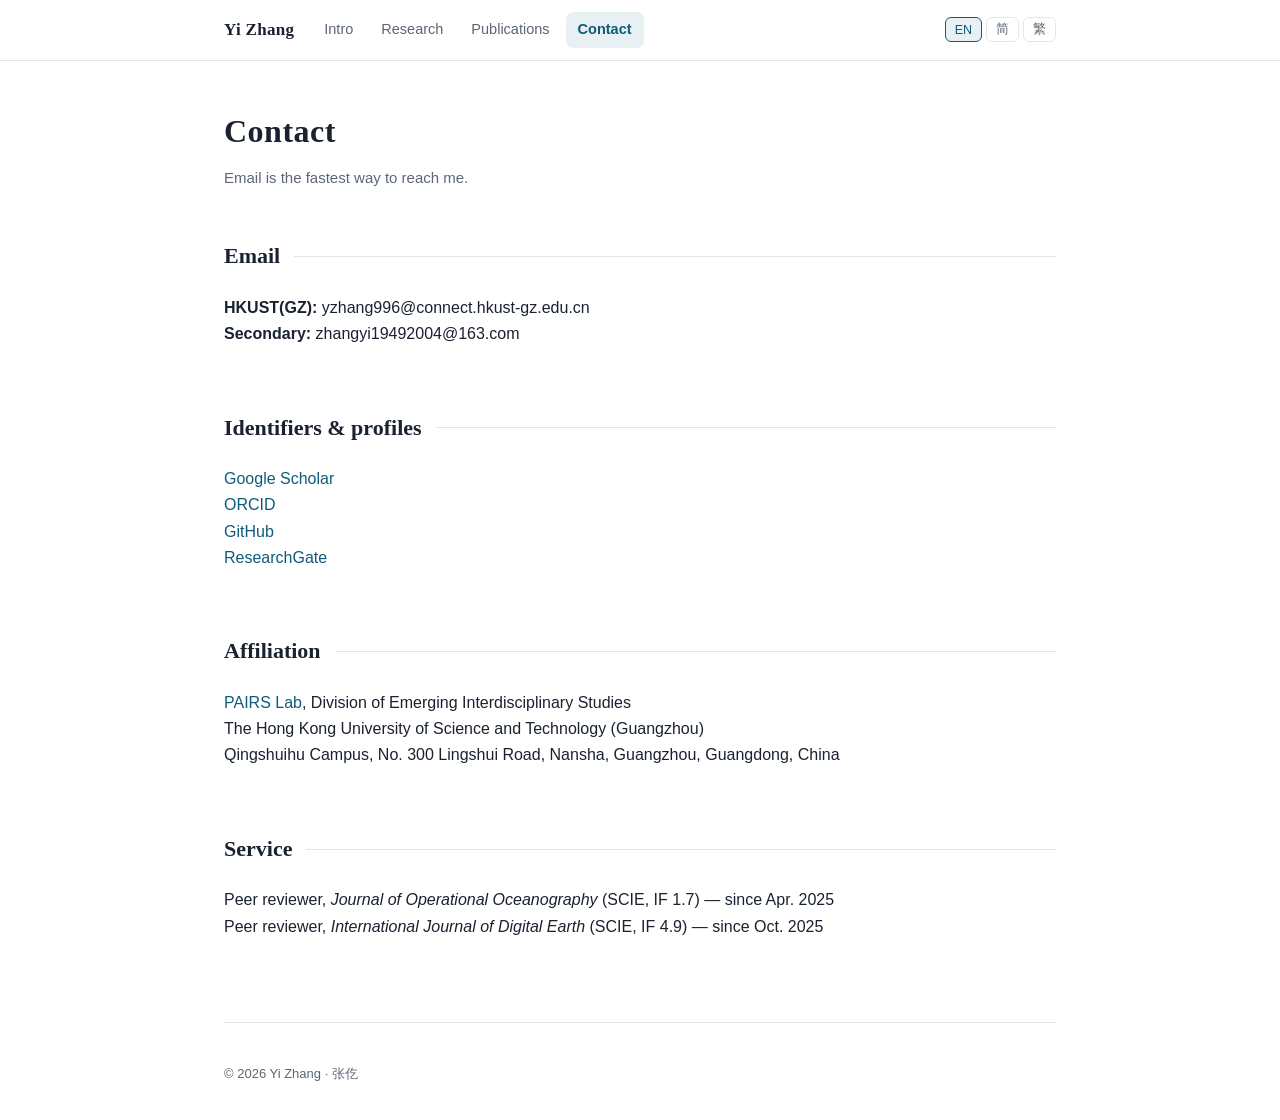
==== connect.html @ 87f62f96 "refactor: split site into 4 pages (intro/research/publications/contact) Move all content into a sing" ====
<!DOCTYPE html>
<html lang="en">
<head>
<meta charset="utf-8">
<meta name="viewport" content="width=device-width, initial-scale=1">
<title>Contact — Yi Zhang</title>
<meta name="description" content="Contact details, identifiers, affiliation and academic service for Yi Zhang, PAIRS Lab, HKUST(GZ).">
<link rel="stylesheet" href="assets/css/style.css">
</head>
<body data-lang="en">
<nav class="top" id="topnav"></nav>

<div class="wrap">
<div class="page-title">
  <h1 data-i18n="connect_title"></h1>
  <p class="sub" data-i18n="connect_sub"></p>
</div>

<section>
  <h2 data-i18n="c_email_h"></h2>
  <div class="prose" data-i18n="c_email_p"></div>
</section>

<section>
  <h2 data-i18n="c_ids_h"></h2>
  <div class="prose" data-i18n="c_ids_p"></div>
</section>

<section>
  <h2 data-i18n="c_aff_h"></h2>
  <div class="prose" data-i18n="c_aff_p"></div>
</section>

<section>
  <h2 data-i18n="c_rev_h"></h2>
  <div class="prose" data-i18n="c_rev_p"></div>
</section>

<footer data-i18n="footer"></footer>
</div>
<script src="assets/js/site.js"></script>
<script>render("connect.html");</script>
</body>
</html>
---- assets/css/style.css ----
:root {
  --bg: #ffffff;
  --bg-soft: #f7f8fa;
  --fg: #1a2230;
  --fg-dim: #5c6675;
  --accent: #0f5c7a;
  --accent-soft: rgba(15, 92, 122, 0.09);
  --line: #e3e6ea;
  --card: #f7f8fa;
}
* { box-sizing: border-box; }
html { scroll-behavior: smooth; }
body {
  margin: 0;
  background: var(--bg);
  color: var(--fg);
  font-family: -apple-system, "PingFang SC", "PingFang TC", "Noto Sans CJK SC", "Noto Sans CJK TC", "Segoe UI", sans-serif;
  line-height: 1.65;
}
.wrap { max-width: 880px; margin: 0 auto; padding: 0 24px; }
a { color: var(--accent); text-decoration: none; }
a:hover { text-decoration: underline; }
img { max-width: 100%; }

/* ---- top navigation ---- */
nav.top {
  position: sticky; top: 0; z-index: 20;
  background: rgba(255, 255, 255, 0.92);
  backdrop-filter: blur(8px);
  border-bottom: 1px solid var(--line);
}
nav.top .nav-inner {
  max-width: 880px; margin: 0 auto; padding: 12px 24px;
  display: flex; align-items: center; gap: 18px; flex-wrap: wrap;
}
nav.top .brand {
  font-family: Georgia, "Songti SC", "Songti TC", serif;
  font-size: 17px; color: var(--fg); font-weight: 600; letter-spacing: 0.3px;
}
nav.top .brand:hover { text-decoration: none; }
nav.top ul { list-style: none; display: flex; gap: 4px; margin: 0; padding: 0; }
nav.top ul a {
  display: block; padding: 6px 12px; border-radius: 7px;
  font-size: 14.5px; color: var(--fg-dim);
}
nav.top ul a:hover { color: var(--accent); background: var(--accent-soft); text-decoration: none; }
nav.top ul a.current { color: var(--accent); background: var(--accent-soft); font-weight: 600; }
.lang-switch { display: flex; gap: 4px; margin-left: auto; }
.lang-switch button {
  background: transparent; color: var(--fg-dim);
  border: 1px solid var(--line); border-radius: 6px;
  padding: 3px 9px; cursor: pointer; font-size: 12.5px;
  font-family: inherit;
}
.lang-switch button.on { color: var(--accent); border-color: var(--accent); background: var(--accent-soft); }

/* ---- header ---- */
header.hero { padding: 48px 0 36px; border-bottom: 1px solid var(--line); }
.head-flex { display: flex; gap: 28px; align-items: flex-start; }
.head-flex .head-text { flex: 1; min-width: 0; }
.head-photo {
  width: 112px; height: 140px; flex: none;
  border-radius: 10px; object-fit: cover; object-position: top center;
  border: 1px solid var(--line);
}
.uni-logo { height: 38px; margin: 0 0 14px; display: block; }
h1 { font-family: Georgia, "Songti SC", "Songti TC", serif; font-size: 38px; margin: 0 0 8px; letter-spacing: 0.5px; }
.contact-line { color: var(--fg-dim); font-size: 14.5px; margin: 4px 0; }

/* ---- sections ---- */
section { padding: 40px 0 8px; }
section:last-of-type { padding-bottom: 32px; }
h2 {
  font-family: Georgia, "Songti SC", "Songti TC", serif;
  font-size: 22px; margin: 0 0 20px;
  display: flex; align-items: center; gap: 14px;
}
h2::after { content: ""; flex: 1; height: 1px; background: var(--line); }
.prose p { margin: 0 0 14px; }
.prose p.lead { font-size: 16.5px; color: var(--fg); }

.page-title { padding: 44px 0 8px; }
.page-title h1 { font-size: 32px; }
.page-title .sub { color: var(--fg-dim); font-size: 15px; margin: 0; }

/* ---- cards ---- */
.cards { display: grid; gap: 14px; }
.card {
  background: var(--card); border: 1px solid var(--line);
  border-radius: 10px; padding: 18px 20px;
}
.card h3 { margin: 0 0 4px; font-size: 16.5px; }
.card .meta { color: var(--fg-dim); font-size: 13.5px; margin: 0 0 8px; }
.card p { margin: 0; font-size: 14.5px; }

/* ---- research blocks ---- */
.research-block { padding: 26px 0; border-bottom: 1px solid var(--line); }
.research-block:last-child { border-bottom: none; }
.research-block h3 {
  font-family: Georgia, "Songti SC", "Songti TC", serif;
  font-size: 20px; margin: 0 0 4px;
}
.research-block .role { color: var(--accent); font-size: 13.5px; margin: 0 0 16px; }
.research-block .figure {
  margin: 18px 0; padding: 34px 20px; text-align: center;
  border: 1px dashed var(--line); border-radius: 10px;
  background: var(--bg-soft); color: var(--fg-dim); font-size: 13.5px;
}
.research-block .figure b { color: var(--fg); display: block; margin-bottom: 4px; font-size: 14px; }
.research-block ul { margin: 10px 0 0; padding-left: 22px; font-size: 14.5px; }
.research-block ul li { margin-bottom: 6px; }

/* ---- publications ---- */
.pub-group { margin-bottom: 34px; }
.pub-group > h3 {
  font-size: 15px; text-transform: uppercase; letter-spacing: 0.8px;
  color: var(--fg-dim); margin: 0 0 12px; font-weight: 600;
}
.pub { padding: 14px 0; border-bottom: 1px solid var(--line); }
.pub:last-child { border-bottom: none; }
.pub .title { font-size: 15.5px; }
.pub .venue { color: var(--accent); font-size: 13.5px; margin-top: 2px; }
.pub .authors { color: var(--fg-dim); font-size: 13px; margin-top: 2px; }
.pub .authors em { color: var(--fg); font-style: normal; font-weight: 600; }
.pub .note { color: var(--fg-dim); font-size: 12.5px; margin-top: 3px; }

ul.awards { padding-left: 20px; margin: 0; font-size: 14.5px; }
ul.awards li { margin-bottom: 7px; }

footer { padding: 40px 0 36px; border-top: 1px solid var(--line); margin-top: 36px; color: var(--fg-dim); font-size: 13px; }

/* ---- figures ---- */
.figure .fig-img { display: none; width: 100%; height: auto; border-radius: 8px; border: 1px solid var(--line); }
.figure.has-img { border: 1px solid var(--line); background: #fff; padding: 10px; }
.figure.has-img .fig-ph { display: none; }
.figure.has-img .fig-img { display: block; }
.figure.pub-fig { margin: 0 0 12px; padding: 20px 16px; }
.figure code {
  font-family: ui-monospace, "SF Mono", Menlo, Consolas, monospace;
  font-size: 12px; background: #fff; border: 1px solid var(--line);
  border-radius: 4px; padding: 1px 5px; color: var(--fg-dim);
}
.fig-cap { color: var(--fg-dim); font-size: 12px; margin-top: 6px; }

@media (max-width: 640px) {
  h1 { font-size: 28px; }
  .head-photo { width: 88px; height: 110px; }
  nav.top ul { gap: 0; }
  nav.top ul a { padding: 6px 8px; font-size: 13.5px; }
}
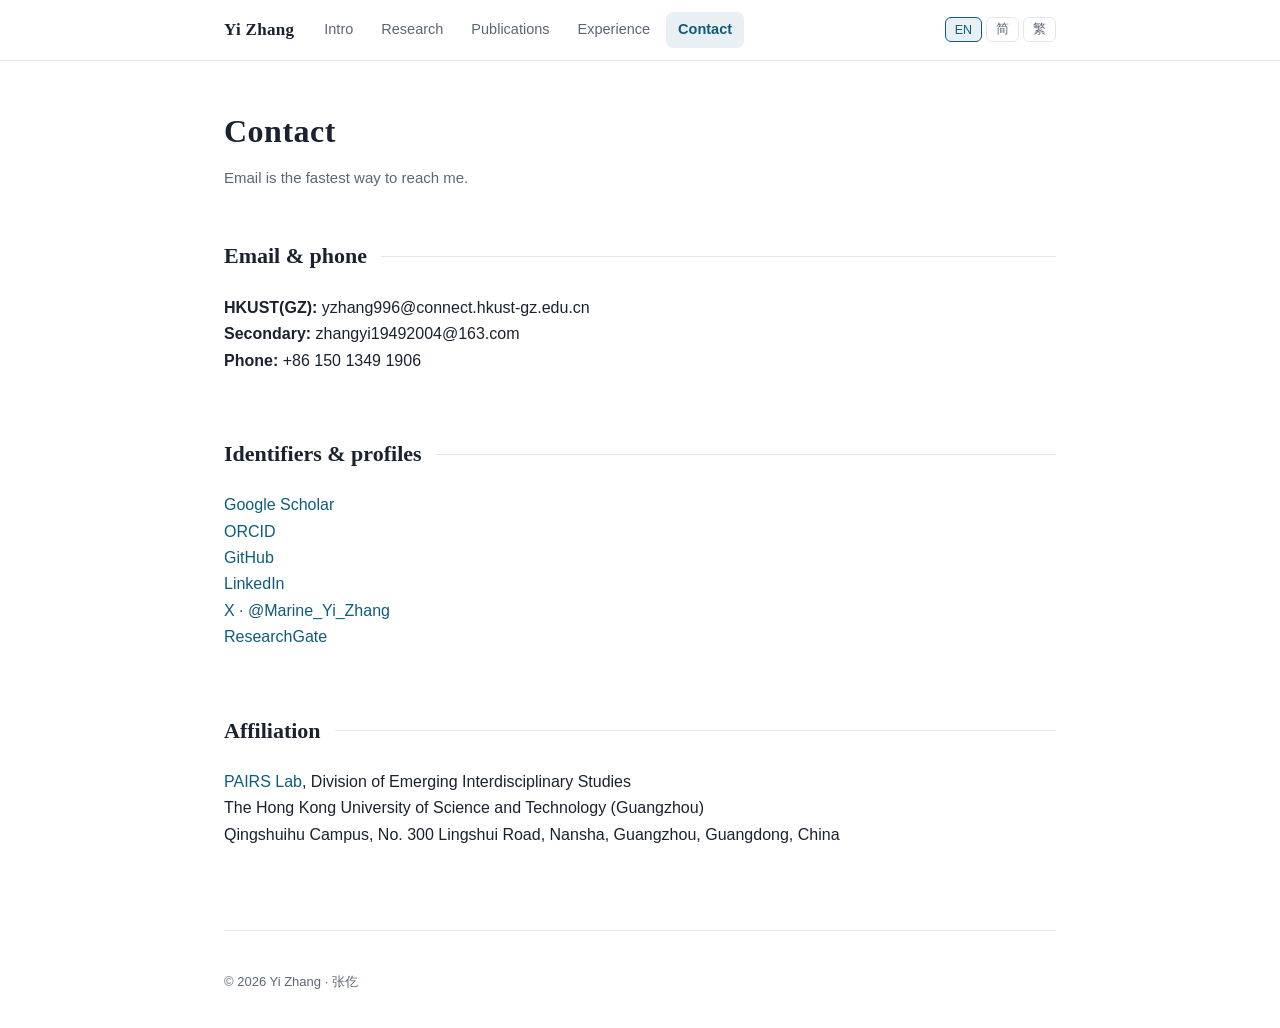
==== commit 7cdd506d: "feat: add Experience page; move academic service there Groups the PAIRS Lab, POE Lab and Naai instru" ====
--- a/connect.html
+++ b/connect.html
@@ -31,11 +31,6 @@
   <div class="prose" data-i18n="c_aff_p"></div>
 </section>
 
-<section>
-  <h2 data-i18n="c_rev_h"></h2>
-  <div class="prose" data-i18n="c_rev_p"></div>
-</section>
-
 <footer data-i18n="footer"></footer>
 </div>
 <script src="assets/js/site.js"></script>
--- a/assets/css/style.css
+++ b/assets/css/style.css
@@ -90,6 +90,7 @@
   border-radius: 10px; padding: 18px 20px;
 }
 .card h3 { margin: 0 0 4px; font-size: 16.5px; }
+.edu-logo { display: none; height: 32px; margin: 0 0 12px; }
 .card .meta { color: var(--fg-dim); font-size: 13.5px; margin: 0 0 8px; }
 .card p { margin: 0; font-size: 14.5px; }
 
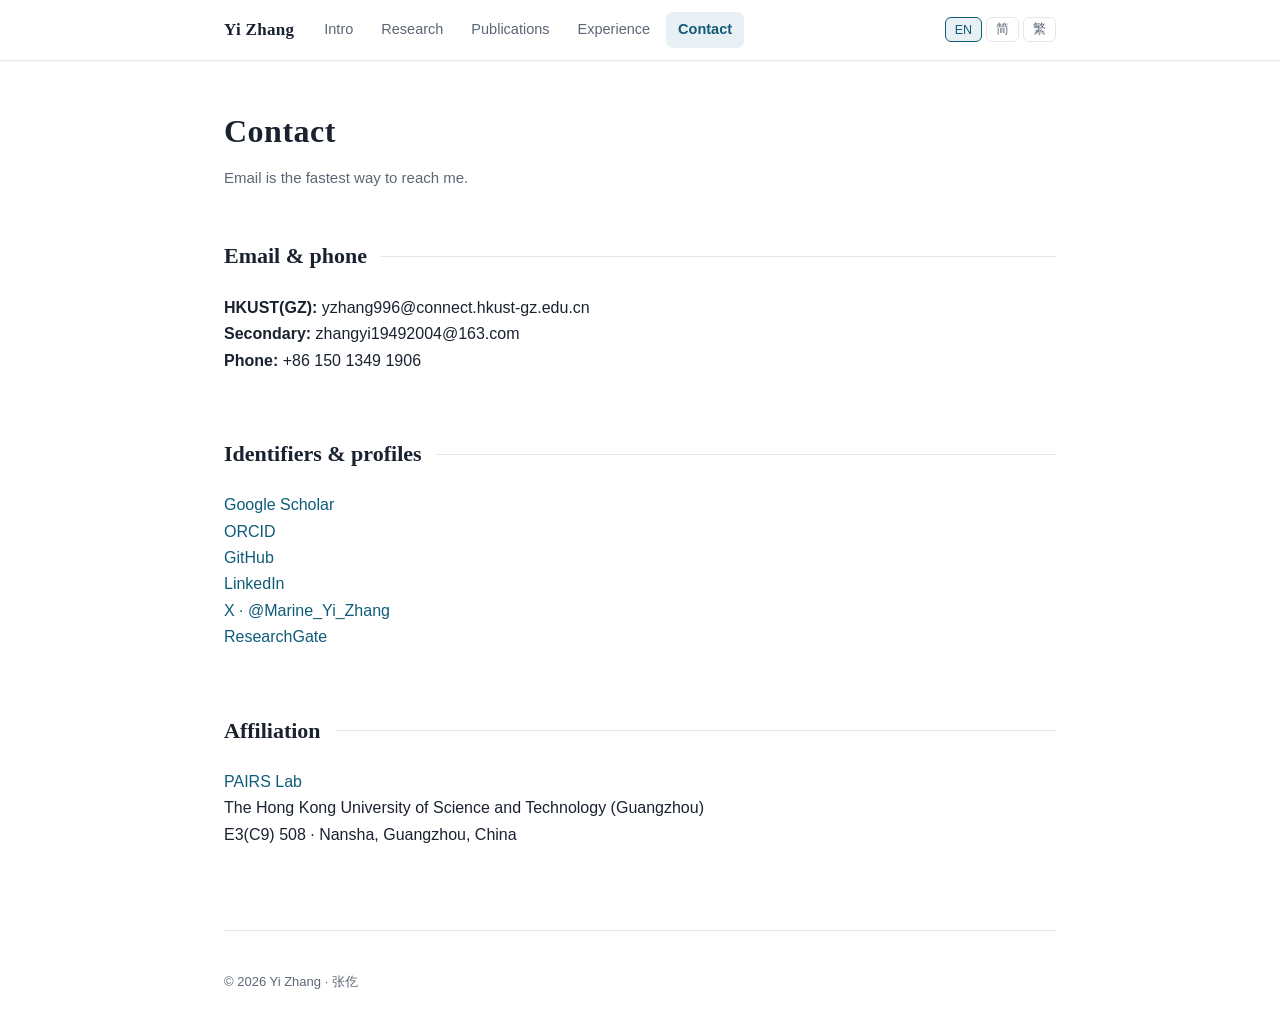
==== commit 728103fa: "chore: version asset URLs so deploys take effect without a hard refresh GitHub Pages serves assets w" ====
--- a/connect.html
+++ b/connect.html
@@ -5,7 +5,7 @@
 <meta name="viewport" content="width=device-width, initial-scale=1">
 <title>Contact — Yi Zhang</title>
 <meta name="description" content="Contact details, identifiers, affiliation and academic service for Yi Zhang, PAIRS Lab, HKUST(GZ).">
-<link rel="stylesheet" href="assets/css/style.css">
+<link rel="stylesheet" href="assets/css/style.css?v=1">
 </head>
 <body data-lang="en">
 <nav class="top" id="topnav"></nav>
@@ -33,7 +33,7 @@
 
 <footer data-i18n="footer"></footer>
 </div>
-<script src="assets/js/site.js"></script>
+<script src="assets/js/site.js?v=1"></script>
 <script>render("connect.html");</script>
 </body>
 </html>
--- a/assets/css/style.css
+++ b/assets/css/style.css
@@ -31,14 +31,21 @@
 }
 nav.top .nav-inner {
   max-width: 880px; margin: 0 auto; padding: 12px 24px;
-  display: flex; align-items: center; gap: 18px; flex-wrap: wrap;
+  display: flex; align-items: center; gap: 18px;
+  flex-wrap: nowrap; min-height: 30px;
 }
+nav.top { min-height: 54px; }
 nav.top .brand {
   font-family: Georgia, "Songti SC", "Songti TC", serif;
   font-size: 17px; color: var(--fg); font-weight: 600; letter-spacing: 0.3px;
 }
 nav.top .brand:hover { text-decoration: none; }
-nav.top ul { list-style: none; display: flex; gap: 4px; margin: 0; padding: 0; }
+nav.top ul {
+  list-style: none; display: flex; gap: 4px; margin: 0; padding: 0;
+  flex: 0 1 auto; min-width: 0; overflow-x: auto;
+  scrollbar-width: none;
+}
+nav.top ul::-webkit-scrollbar { display: none; }
 nav.top ul a {
   display: block; padding: 6px 12px; border-radius: 7px;
   font-size: 14.5px; color: var(--fg-dim);
@@ -90,7 +97,11 @@
   border-radius: 10px; padding: 18px 20px;
 }
 .card h3 { margin: 0 0 4px; font-size: 16.5px; }
-.edu-logo { display: none; height: 32px; margin: 0 0 12px; }
+.edu-logo {
+  display: none;
+  max-height: 42px; max-width: 136px; width: auto; height: auto;
+  margin: 0 0 12px; object-fit: contain;
+}
 .card .meta { color: var(--fg-dim); font-size: 13.5px; margin: 0 0 8px; }
 .card p { margin: 0; font-size: 14.5px; }
 
@@ -146,6 +157,10 @@
 @media (max-width: 640px) {
   h1 { font-size: 28px; }
   .head-photo { width: 88px; height: 110px; }
-  nav.top ul { gap: 0; }
-  nav.top ul a { padding: 6px 8px; font-size: 13.5px; }
+  nav.top .nav-inner { gap: 10px; padding: 12px 14px; }
+  nav.top .brand { display: none; }
+  nav.top ul { overflow-x: auto; flex: 1; min-width: 0; scrollbar-width: none; }
+  nav.top ul::-webkit-scrollbar { display: none; }
+  nav.top ul a { padding: 6px 7px; font-size: 13px; white-space: nowrap; }
+  .lang-switch { margin-left: 0; flex: none; }
 }
